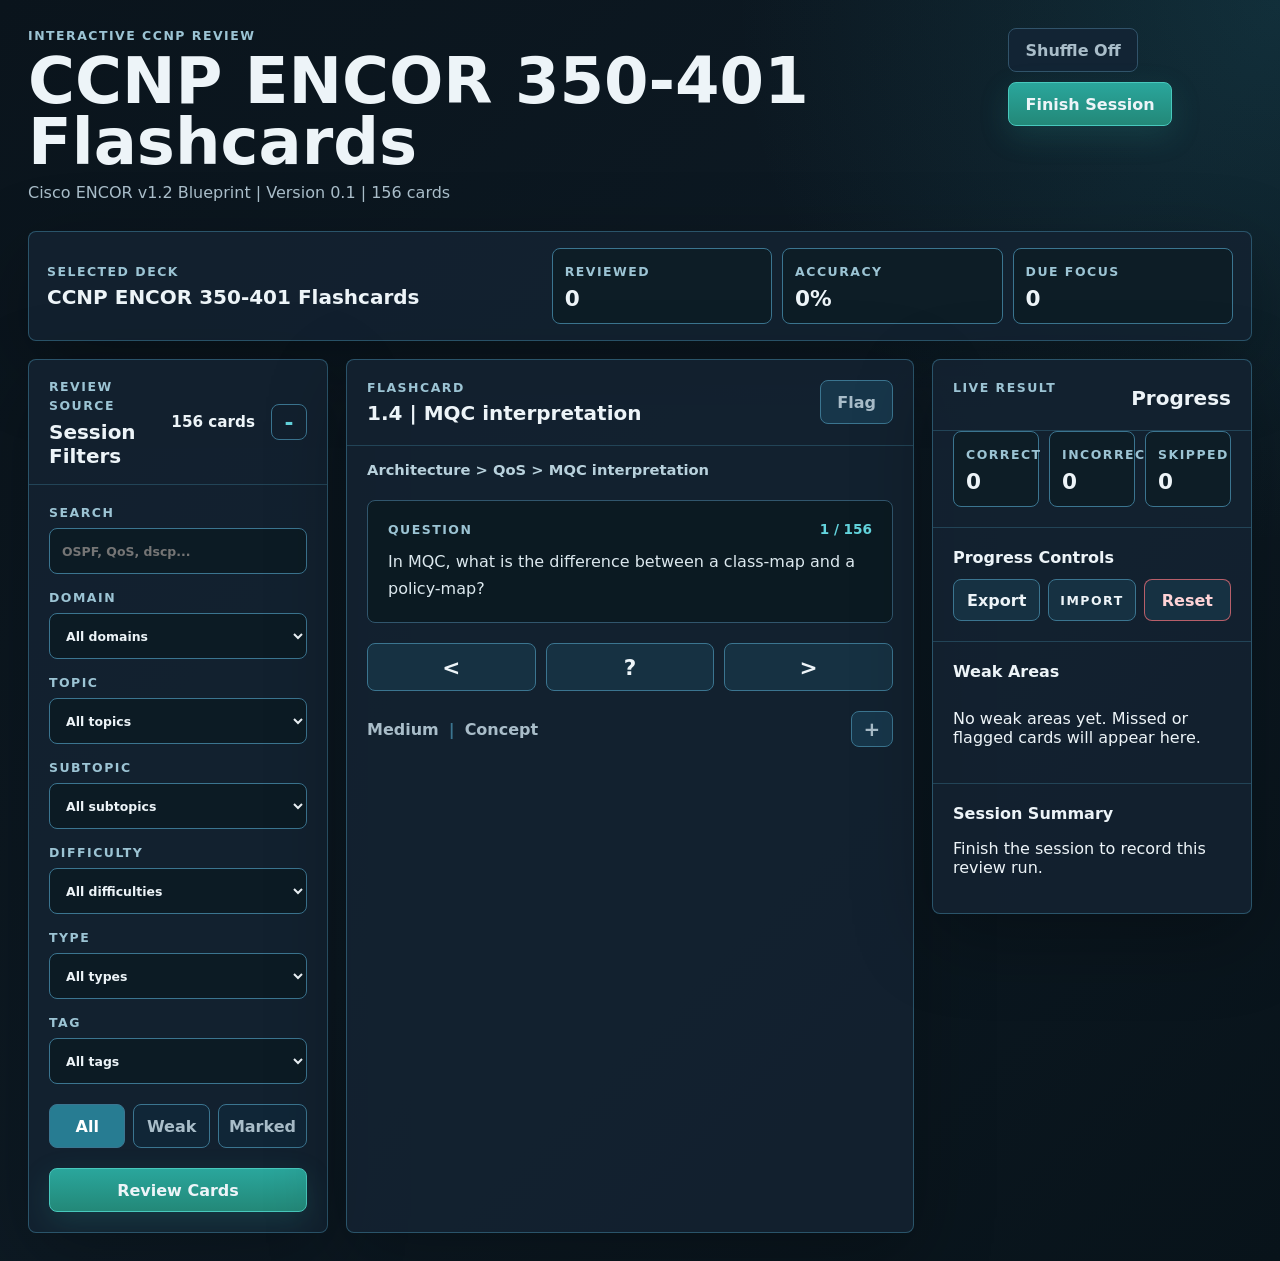
==== index.html @ a10186f3 "Initial flashcard viewer" ====
<!doctype html>
<html lang="en">
  <head>
    <meta charset="utf-8">
    <meta name="viewport" content="width=device-width, initial-scale=1">
    <title>CCNP Flashcards</title>
    <link rel="stylesheet" href="./styles.css">
  </head>
  <body>
    <div class="app-shell">
      <header class="topbar">
        <div>
          <p class="eyebrow">Interactive CCNP Review</p>
          <h1 id="deckTitle">CCNP Flashcards</h1>
          <p class="deck-meta" id="deckMeta">Loading deck...</p>
        </div>
        <div class="topbar-actions">
          <button class="chip-button" id="shuffleButton" type="button" aria-pressed="false">Shuffle Off</button>
          <button class="primary-button" id="finishButton" type="button">Finish Session</button>
        </div>
      </header>

      <main>
        <section class="overview-panel is-compact" aria-label="Session overview">
          <div class="selected-deck-line">
            <p class="panel-label">Selected Deck</p>
            <h2 id="selectedDeck">Loading</h2>
          </div>
          <div class="metric-grid overview-metrics">
            <article class="metric-card">
              <span>Reviewed</span>
              <strong id="reviewedMetric">0</strong>
            </article>
            <article class="metric-card">
              <span>Accuracy</span>
              <strong id="accuracyMetric">0%</strong>
            </article>
            <article class="metric-card">
              <span>Due Focus</span>
              <strong id="weakMetric">0</strong>
            </article>
          </div>
        </section>

        <div class="workspace-grid">
          <details class="panel filter-panel" id="filterPanel" open>
            <summary class="filter-summary">
              <span>
                <span class="panel-label">Review Source</span>
                <strong>Session Filters</strong>
              </span>
              <span class="filter-count" id="filterCount">0 cards</span>
            </summary>

            <label>
              Search
              <input id="searchInput" type="search" placeholder="OSPF, QoS, dscp...">
            </label>

            <label>
              Domain
              <select id="domainFilter"></select>
            </label>

            <label>
              Topic
              <select id="topicFilter"></select>
            </label>

            <label>
              Subtopic
              <select id="subtopicFilter"></select>
            </label>

            <label>
              Difficulty
              <select id="difficultyFilter"></select>
            </label>

            <label>
              Type
              <select id="typeFilter"></select>
            </label>

            <label>
              Tag
              <select id="tagFilter"></select>
            </label>

            <div class="segmented-control" role="group" aria-label="Session mode">
              <button type="button" class="mode-button is-active" data-mode="all">All</button>
              <button type="button" class="mode-button" data-mode="weak">Weak</button>
              <button type="button" class="mode-button" data-mode="marked">Marked</button>
            </div>

            <div class="filter-footer">
              <button class="primary-button" id="collapseFiltersButton" type="button">Review Cards</button>
            </div>
          </details>

          <section class="panel card-panel" aria-live="polite">
            <div class="panel-heading card-heading">
              <div>
                <p class="panel-label">Flashcard</p>
                <h2 id="cardTitle">Loading card</h2>
              </div>
              <div class="card-tools">
                <button class="icon-button" id="markButton" type="button" aria-pressed="false" title="Mark for review">Flag</button>
              </div>
            </div>

            <div class="card-breadcrumb" id="cardBreadcrumb"></div>

            <article class="flashcard">
              <div class="card-face" id="questionFace" role="button" tabindex="0" aria-label="Reveal answer">
                <div class="question-status-line">
                  <p class="face-label">Question</p>
                  <span id="cardPosition">0 / 0</span>
                </div>
                <div id="frontContent" class="block-stack"></div>
              </div>

              <div class="card-face answer-face is-hidden" id="answerFace" role="button" tabindex="0" aria-label="Go to next question">
                <p class="face-label">Answer</p>
                <div id="backContent" class="block-stack"></div>
              </div>
            </article>

            <div class="action-bar is-hidden" id="actionBar">
              <button class="score-button incorrect" id="incorrectButton" type="button" aria-label="Mark incorrect" title="Incorrect">
                <span class="button-icon icon-x" aria-hidden="true"></span>
                <span class="visually-hidden">Incorrect</span>
              </button>
              <button class="score-button skip" id="skipButton" type="button" aria-label="Skip card" title="Skip">
                <span class="button-icon icon-skip" aria-hidden="true"></span>
                <span class="visually-hidden">Skip</span>
              </button>
              <button class="score-button correct" id="correctButton" type="button" aria-label="Mark correct" title="Correct">
                <span class="button-icon icon-check" aria-hidden="true"></span>
                <span class="visually-hidden">Correct</span>
              </button>
            </div>

            <div class="nav-row">
              <button class="secondary-button nav-button" id="prevButton" type="button" aria-label="Previous card" title="Previous">&lt;</button>
              <button class="secondary-button nav-button" id="randomButton" type="button" aria-label="Random card" title="Random">?</button>
              <button class="secondary-button nav-button" id="nextButton" type="button" aria-label="Next card" title="Next">&gt;</button>
            </div>

            <div class="card-meta-compact">
              <span id="difficultyMeta">Medium</span>
              <span id="typeMeta">Concept</span>
              <button class="meta-toggle-button" id="toggleTagsButton" type="button" aria-expanded="false" title="Show card tags">+</button>
            </div>

            <div class="card-meta-row" id="cardMeta" hidden></div>
          </section>

          <aside class="panel result-panel">
            <div class="panel-heading">
              <p class="panel-label">Live Result</p>
              <h2>Progress</h2>
            </div>

            <div class="metric-grid compact">
              <article class="metric-card">
                <span>Correct</span>
                <strong id="correctMetric">0</strong>
              </article>
              <article class="metric-card">
                <span>Incorrect</span>
                <strong id="incorrectMetric">0</strong>
              </article>
              <article class="metric-card">
                <span>Skipped</span>
                <strong id="skippedMetric">0</strong>
              </article>
            </div>

            <section class="progress-controls">
              <h3>Progress Controls</h3>
              <div class="control-row">
                <button class="secondary-button" id="exportProgressButton" type="button">Export</button>
                <label class="secondary-button import-button">
                  Import
                  <input id="importProgressInput" type="file" accept="application/json,.json">
                </label>
                <button class="secondary-button danger-button" id="resetProgressButton" type="button">Reset</button>
              </div>
            </section>

            <section class="weak-box">
              <h3>Weak Areas</h3>
              <div id="weakList" class="weak-list"></div>
            </section>

            <section class="session-box" id="sessionBox">
              <h3>Session Summary</h3>
              <p>Finish the session to record this review run.</p>
            </section>
          </aside>
        </div>
      </main>
    </div>

    <template id="emptyStateTemplate">
      <div class="empty-state">
        <p>No cards match the current filters.</p>
        <button class="secondary-button" type="button" data-reset-filters>Reset Filters</button>
      </div>
    </template>

    <script src="./app.js"></script>
  </body>
</html>
---- styles.css ----
:root {
  color-scheme: dark;
  --bg: #0b151d;
  --bg-soft: #101e29;
  --panel: #142331;
  --panel-deep: #0d1a23;
  --line: #2a4b62;
  --line-strong: #3b7590;
  --text: #edf4f8;
  --muted: #a9bdc9;
  --faint: #7896a8;
  --teal: #63d4dd;
  --teal-strong: #278f9f;
  --green: #87c36a;
  --amber: #f2b766;
  --red: #f06f78;
  --shadow: 0 24px 80px rgba(0, 0, 0, 0.28);
}

* {
  box-sizing: border-box;
}

html {
  min-height: 100%;
}

body {
  min-height: 100%;
  margin: 0;
  background:
    radial-gradient(circle at top right, rgba(39, 143, 159, 0.18), transparent 34rem),
    linear-gradient(135deg, #0a141c 0%, #0d1a24 52%, #08131a 100%);
  color: var(--text);
  font-family: Inter, ui-sans-serif, system-ui, -apple-system, BlinkMacSystemFont, "Segoe UI", sans-serif;
  letter-spacing: 0;
}

button,
input,
select {
  font: inherit;
}

button {
  cursor: pointer;
}

.app-shell {
  width: min(100%, 1480px);
  margin: 0 auto;
  padding: 28px;
}

.topbar {
  display: flex;
  justify-content: space-between;
  gap: 20px;
  align-items: flex-start;
  margin-bottom: 26px;
}

.eyebrow,
.panel-label,
.face-label,
label,
.metric-card span {
  margin: 0;
  color: #9cc4d4;
  font-size: 0.78rem;
  font-weight: 800;
  letter-spacing: 0.12em;
  text-transform: uppercase;
}

.topbar h1 {
  margin: 8px 0 8px;
  font-size: clamp(2.25rem, 5vw, 4.1rem);
  line-height: 0.95;
}

.deck-meta,
#deckDescription {
  max-width: 760px;
  margin: 0;
  color: var(--muted);
  font-size: 1rem;
  line-height: 1.55;
}

.topbar-actions,
.nav-row,
.action-bar {
  display: flex;
  gap: 10px;
  align-items: center;
  flex-wrap: wrap;
}

.primary-button,
.secondary-button,
.chip-button,
.score-button,
.icon-button,
.mode-button {
  min-height: 44px;
  border: 1px solid var(--line-strong);
  border-radius: 8px;
  background: #163142;
  color: var(--text);
  font-weight: 800;
  padding: 0 16px;
  transition: border-color 160ms ease, background 160ms ease, transform 160ms ease;
}

.primary-button {
  background: linear-gradient(180deg, #2aa69c, #238878);
  border-color: #48c8bd;
  box-shadow: 0 10px 30px rgba(42, 166, 156, 0.18);
}

.chip-button {
  border-color: #31536a;
  background: #122434;
  color: var(--muted);
}

.secondary-button:hover,
.chip-button:hover,
.icon-button:hover,
.meta-toggle-button:hover,
.mode-button:hover,
.primary-button:hover,
.score-button:hover {
  transform: translateY(-1px);
  border-color: var(--teal);
}

.overview-panel,
.panel {
  border: 1px solid rgba(59, 117, 144, 0.62);
  background: rgba(20, 35, 49, 0.88);
  box-shadow: var(--shadow);
}

.overview-panel {
  display: grid;
  grid-template-columns: minmax(220px, 1fr) minmax(360px, 1.4fr);
  gap: 18px;
  align-items: center;
  margin-bottom: 18px;
  border-radius: 8px;
  padding: 16px 18px;
}

.overview-panel h2,
.panel-heading h2,
.card-heading h2 {
  margin: 6px 0 0;
  font-size: 1.25rem;
}

.selected-deck-line {
  min-width: 0;
}

.selected-deck-line h2 {
  overflow: hidden;
  text-overflow: ellipsis;
  white-space: nowrap;
}

.metric-grid {
  display: grid;
  grid-template-columns: repeat(3, minmax(0, 1fr));
  gap: 10px;
}

.overview-metrics {
  grid-template-columns: repeat(3, minmax(0, 1fr));
}

.metric-grid.compact {
  grid-template-columns: repeat(3, minmax(0, 1fr));
  padding: 0 20px 20px;
}

.metric-card {
  min-height: 66px;
  padding: 12px;
  border: 1px solid var(--line-strong);
  border-radius: 8px;
  background: #0d1d26;
}

.metric-card strong {
  display: block;
  margin-top: 6px;
  font-size: 1.35rem;
  white-space: nowrap;
}

.workspace-grid {
  display: grid;
  grid-template-columns: 300px minmax(0, 1fr) 320px;
  gap: 18px;
}

.panel {
  border-radius: 8px;
  overflow: hidden;
}

details.panel {
  display: block;
}

.filter-summary {
  display: flex;
  justify-content: space-between;
  gap: 16px;
  align-items: center;
  min-height: 74px;
  padding: 16px 20px;
  border-bottom: 1px solid rgba(59, 117, 144, 0.42);
  cursor: pointer;
  list-style: none;
}

.filter-summary::-webkit-details-marker {
  display: none;
}

.filter-summary strong {
  display: block;
  margin-top: 6px;
  font-size: 1.25rem;
}

.filter-summary::after {
  content: "+";
  display: grid;
  place-items: center;
  width: 34px;
  height: 34px;
  flex: 0 0 auto;
  border: 1px solid var(--line-strong);
  border-radius: 8px;
  color: var(--teal);
  font-size: 1.35rem;
  font-weight: 800;
}

.filter-panel[open] .filter-summary::after {
  content: "-";
}

.filter-count {
  margin-left: auto;
  color: var(--text);
  font-size: 0.95rem;
  font-weight: 800;
  white-space: nowrap;
}

.panel-heading {
  display: flex;
  justify-content: space-between;
  gap: 14px;
  align-items: flex-start;
  padding: 20px;
  border-bottom: 1px solid rgba(59, 117, 144, 0.42);
}

.filter-panel {
  align-self: start;
}

.filter-panel label {
  display: grid;
  gap: 8px;
  padding: 0 20px 16px;
}

.filter-panel label:first-of-type {
  padding-top: 20px;
}

input,
select {
  width: 100%;
  min-height: 46px;
  border: 1px solid var(--line-strong);
  border-radius: 8px;
  background: #0c1b24;
  color: var(--text);
  padding: 0 12px;
  outline: none;
}

input:focus,
select:focus {
  border-color: var(--teal);
  box-shadow: 0 0 0 3px rgba(99, 212, 221, 0.14);
}

.segmented-control {
  display: grid;
  grid-template-columns: repeat(3, 1fr);
  gap: 8px;
  padding: 4px 20px 20px;
}

.mode-button {
  padding: 0 10px;
  background: #102637;
  color: var(--muted);
}

.mode-button.is-active {
  background: #277c92;
  color: white;
}

.filter-footer {
  padding: 0 20px 20px;
}

.filter-footer .primary-button {
  width: 100%;
}

.card-panel {
  min-width: 0;
}

.icon-button,
.meta-toggle-button {
  min-width: 52px;
  background: #17364a;
  color: var(--muted);
}

.icon-button.is-active,
.meta-toggle-button[aria-expanded="true"] {
  border-color: var(--amber);
  color: var(--amber);
}

.card-meta-row {
  display: flex;
  gap: 8px;
  flex-wrap: wrap;
  padding: 0 20px 20px;
}

.card-tools {
  display: flex;
  gap: 8px;
  flex-wrap: wrap;
  justify-content: flex-end;
}

.card-breadcrumb {
  padding: 14px 20px 0;
  color: #b8d1dc;
  font-size: 0.92rem;
  font-weight: 800;
  line-height: 1.35;
}

.question-status-line {
  display: flex;
  justify-content: space-between;
  gap: 12px;
  align-items: center;
}

.question-status-line span {
  color: var(--teal);
  font-size: 0.85rem;
  font-weight: 900;
  white-space: nowrap;
}

.pill {
  display: inline-flex;
  align-items: center;
  min-height: 30px;
  border: 1px solid #31566d;
  border-radius: 999px;
  padding: 0 10px;
  color: var(--muted);
  background: #0e1e28;
  font-size: 0.82rem;
  font-weight: 800;
}

.flashcard {
  padding: 20px;
}

.card-face {
  border: 1px solid #31566d;
  border-radius: 8px;
  background: #0b1a22;
  padding: 20px;
  cursor: pointer;
  transition: border-color 160ms ease, background 160ms ease;
}

.card-face:focus-visible,
.card-face:hover {
  border-color: var(--teal);
  outline: none;
}

.answer-face {
  margin-top: 14px;
  border-color: rgba(135, 195, 106, 0.78);
}

.is-hidden {
  display: none !important;
}

[hidden] {
  display: none !important;
}

.block-stack {
  display: grid;
  gap: 14px;
  margin-top: 12px;
  color: #dce8ee;
  line-height: 1.65;
}

.block-stack p,
.block-stack h3,
.block-stack ol,
.block-stack ul {
  margin-top: 0;
  margin-bottom: 0;
}

.block-stack h3 {
  font-size: 1.1rem;
}

pre {
  max-width: 100%;
  overflow-x: auto;
  margin: 0;
  border: 1px solid #31566d;
  border-radius: 8px;
  background: #07131a;
  padding: 16px;
  color: #c5f6ff;
  line-height: 1.5;
}

code {
  font-family: "SFMono-Regular", Consolas, "Liberation Mono", monospace;
}

.table-wrap {
  max-width: 100%;
  overflow-x: auto;
  border: 1px solid #31566d;
  border-radius: 8px;
}

table {
  width: 100%;
  min-width: 520px;
  border-collapse: collapse;
}

th,
td {
  padding: 12px;
  border-bottom: 1px solid #244759;
  text-align: left;
}

th {
  color: #aee6ef;
  background: #102738;
}

tr:last-child td {
  border-bottom: 0;
}

.callout {
  border: 1px solid rgba(99, 212, 221, 0.65);
  border-left: 4px solid var(--teal);
  border-radius: 8px;
  background: rgba(99, 212, 221, 0.08);
  padding: 14px;
}

.action-bar {
  display: grid;
  grid-template-columns: repeat(3, 1fr);
  padding: 0 20px 18px;
}

.score-button,
.nav-button {
  display: grid;
  place-items: center;
  min-height: 48px;
}

.button-icon {
  position: relative;
  display: block;
  width: 24px;
  height: 24px;
}

.icon-x::before,
.icon-x::after {
  content: "";
  position: absolute;
  top: 11px;
  left: 3px;
  width: 18px;
  height: 3px;
  border-radius: 999px;
  background: currentColor;
}

.icon-x::before {
  transform: rotate(45deg);
}

.icon-x::after {
  transform: rotate(-45deg);
}

.icon-skip::before {
  content: "";
  position: absolute;
  top: 11px;
  left: 3px;
  width: 18px;
  height: 3px;
  border-radius: 999px;
  background: currentColor;
}

.icon-check::before {
  content: "";
  position: absolute;
  left: 5px;
  top: 2px;
  width: 10px;
  height: 18px;
  border-right: 3px solid currentColor;
  border-bottom: 3px solid currentColor;
  transform: rotate(42deg);
}

.visually-hidden {
  position: absolute;
  width: 1px;
  height: 1px;
  overflow: hidden;
  clip: rect(0 0 0 0);
  white-space: nowrap;
  clip-path: inset(50%);
}

.score-button.correct {
  border-color: rgba(135, 195, 106, 0.92);
  background: rgba(85, 132, 68, 0.35);
}

.score-button.incorrect {
  border-color: rgba(240, 111, 120, 0.86);
  background: rgba(144, 58, 66, 0.35);
}

.score-button.skip {
  border-color: rgba(242, 183, 102, 0.86);
  background: rgba(140, 100, 43, 0.28);
}

.nav-row {
  display: grid;
  grid-template-columns: repeat(3, 1fr);
  padding: 0 20px 20px;
}

.nav-button {
  font-size: 1.35rem;
}

.card-meta-compact {
  display: flex;
  align-items: center;
  gap: 10px;
  padding: 0 20px 12px;
  color: var(--muted);
  font-weight: 900;
}

.card-meta-compact span + span::before {
  content: "|";
  margin-right: 10px;
  color: var(--line-strong);
}

.meta-toggle-button {
  display: grid;
  place-items: center;
  width: 42px;
  min-width: 42px;
  min-height: 36px;
  margin-left: auto;
  padding: 0;
  border: 1px solid var(--line-strong);
  border-radius: 8px;
  font-size: 1.25rem;
}

.result-panel {
  align-self: start;
}

.progress-controls,
.weak-box,
.session-box {
  padding: 20px;
  border-top: 1px solid rgba(59, 117, 144, 0.42);
}

.progress-controls h3,
.weak-box h3,
.session-box h3 {
  margin: 0 0 12px;
  font-size: 1rem;
}

.weak-list {
  display: grid;
  gap: 10px;
}

.weak-card {
  display: grid;
  gap: 5px;
  border: 1px solid #31566d;
  border-radius: 8px;
  padding: 12px;
  background: #0d1d26;
  color: var(--muted);
  text-decoration: none;
}

.weak-card strong {
  color: var(--text);
}

.control-row {
  display: grid;
  grid-template-columns: repeat(3, minmax(0, 1fr));
  gap: 8px;
}

.control-row .secondary-button,
.import-button {
  display: grid;
  place-items: center;
  min-height: 42px;
  padding: 0 10px;
  text-align: center;
}

.import-button input {
  position: absolute;
  width: 1px;
  height: 1px;
  opacity: 0;
  pointer-events: none;
}

.danger-button {
  border-color: rgba(240, 111, 120, 0.74);
  color: #ffd3d6;
}

.empty-state {
  display: grid;
  justify-items: center;
  gap: 14px;
  padding: 44px 20px;
  text-align: center;
  color: var(--muted);
}

button:disabled {
  cursor: not-allowed;
  opacity: 0.45;
  transform: none;
}

@media (max-width: 1120px) {
  .overview-panel,
  .workspace-grid {
    grid-template-columns: 1fr;
  }

  .metric-grid.compact {
    grid-template-columns: repeat(3, minmax(0, 1fr));
  }
}

@media (max-width: 720px) {
  .app-shell {
    padding: 12px;
  }

  .topbar {
    display: grid;
    gap: 12px;
    margin-bottom: 12px;
  }

  .eyebrow,
  .deck-meta {
    display: none;
  }

  .topbar h1 {
    margin: 0;
    font-size: 1.55rem;
    line-height: 1.1;
  }

  .topbar-actions {
    display: grid;
    grid-template-columns: 1fr 1fr;
  }

  .overview-panel {
    gap: 12px;
    padding: 12px;
  }

  .selected-deck-line h2 {
    font-size: 1rem;
  }

  .overview-metrics {
    grid-template-columns: repeat(3, minmax(0, 1fr));
    gap: 6px;
  }

  .metric-card {
    min-height: 54px;
    padding: 8px 6px;
  }

  .metric-card span {
    font-size: 0.58rem;
    letter-spacing: 0.06em;
  }

  .metric-card strong {
    font-size: 0.95rem;
  }

  .filter-summary,
  .panel-heading {
    min-height: 58px;
    padding: 12px;
  }

  .filter-summary strong,
  .panel-heading h2 {
    font-size: 1rem;
  }

  .filter-count {
    font-size: 0.82rem;
  }

  .filter-panel label,
  .filter-panel label:first-of-type {
    padding: 0 12px 12px;
  }

  .filter-panel label:first-of-type {
    padding-top: 12px;
  }

  .segmented-control,
  .filter-footer {
    padding-left: 12px;
    padding-right: 12px;
  }

  .card-heading {
    align-items: center;
  }

  .card-tools .icon-button {
    min-width: 48px;
    padding: 0 10px;
  }

  .flashcard,
  .card-breadcrumb,
  .card-meta-row,
  .action-bar,
  .nav-row,
  .card-meta-compact {
    padding-left: 12px;
    padding-right: 12px;
  }

  .flashcard {
    padding-top: 12px;
  }

  .card-face {
    padding: 16px;
  }

  .block-stack {
    gap: 10px;
    font-size: 1.02rem;
  }

  .card-breadcrumb {
    padding-top: 12px;
    font-size: 0.84rem;
  }

  .card-meta-compact {
    padding-bottom: 10px;
    font-size: 0.9rem;
  }

  .action-bar,
  .nav-row {
    gap: 8px;
  }

  .progress-controls,
  .weak-box,
  .session-box {
    padding: 14px 12px;
  }
}
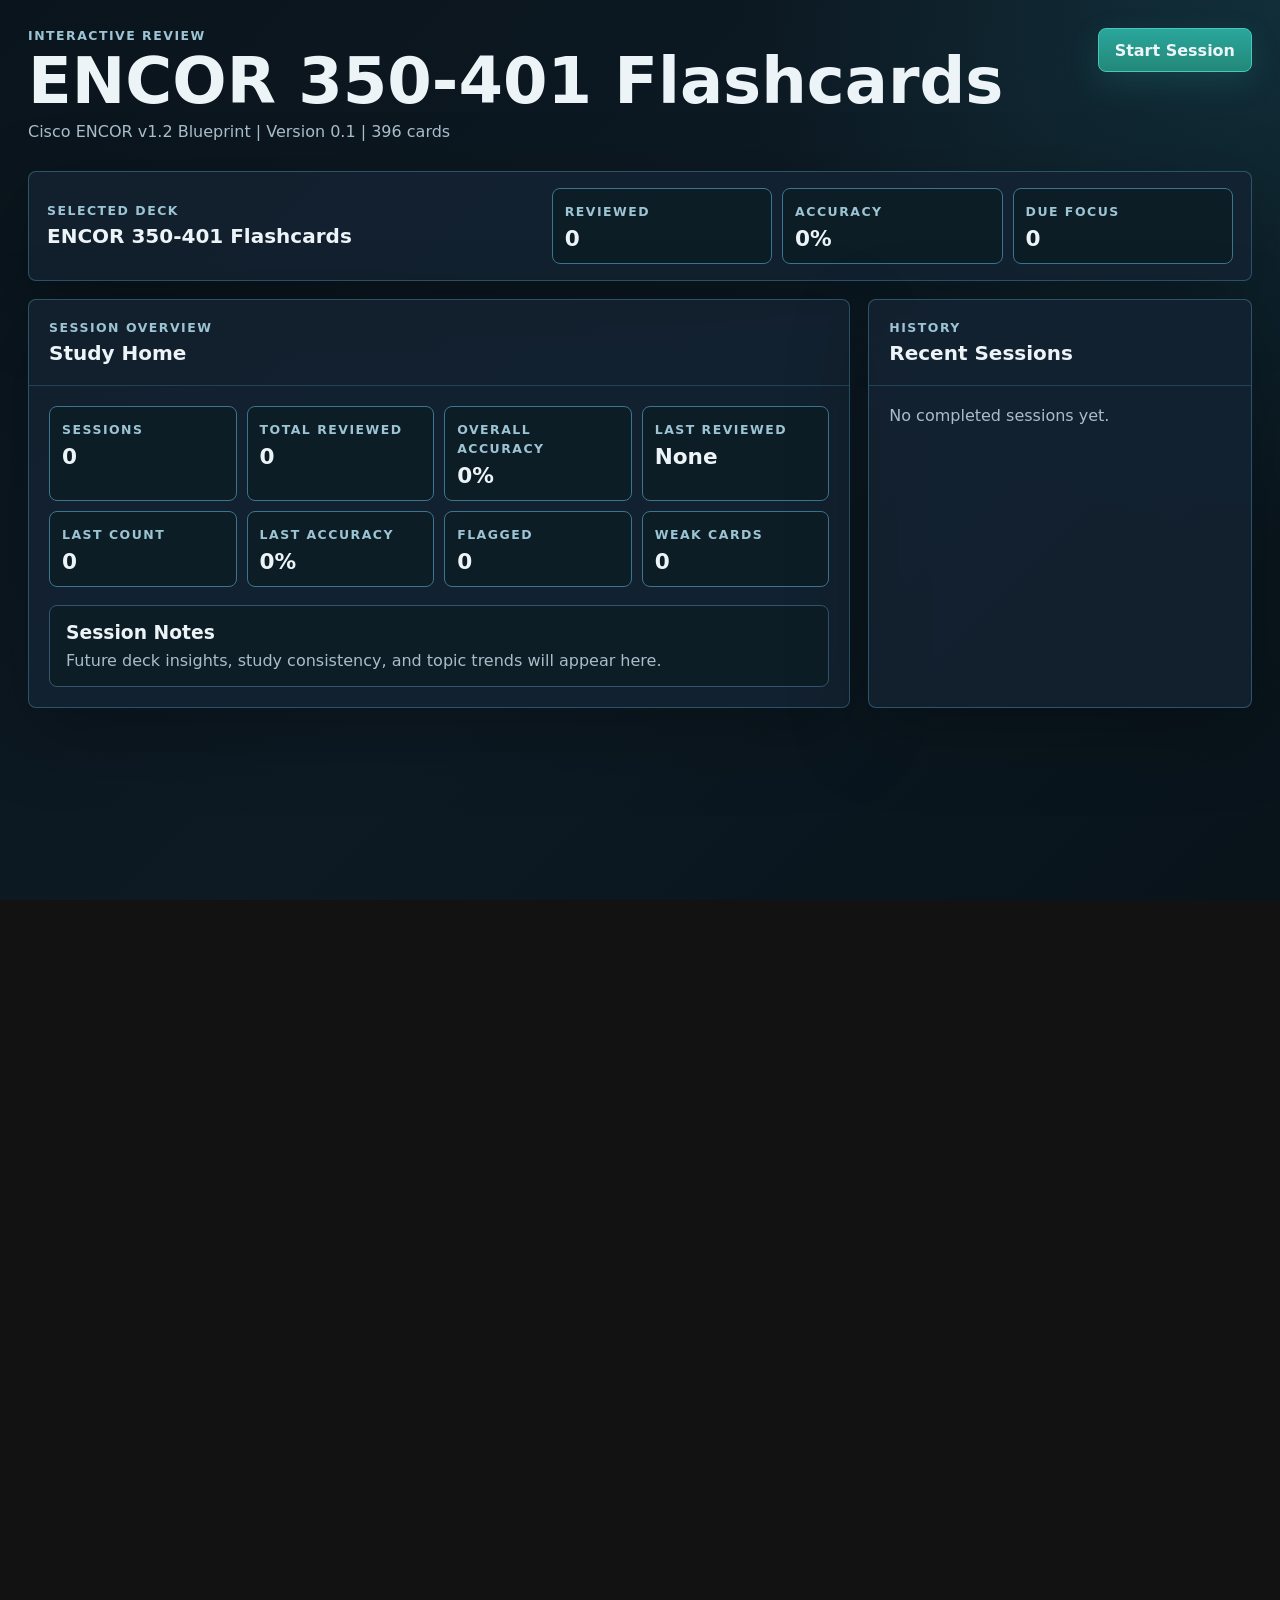
==== commit 65c7c8c9: "Restructure flashcard app with viewer and admin tool" ====
--- a/index.html
+++ b/index.html
@@ -3,213 +3,11 @@
   <head>
     <meta charset="utf-8">
     <meta name="viewport" content="width=device-width, initial-scale=1">
-    <title>CCNP Flashcards</title>
-    <link rel="stylesheet" href="./styles.css">
+    <meta http-equiv="refresh" content="0; url=./viewer/">
+    <title>Flashcards</title>
+    <link rel="canonical" href="./viewer/">
   </head>
   <body>
-    <div class="app-shell">
-      <header class="topbar">
-        <div>
-          <p class="eyebrow">Interactive CCNP Review</p>
-          <h1 id="deckTitle">CCNP Flashcards</h1>
-          <p class="deck-meta" id="deckMeta">Loading deck...</p>
-        </div>
-        <div class="topbar-actions">
-          <button class="chip-button" id="shuffleButton" type="button" aria-pressed="false">Shuffle Off</button>
-          <button class="primary-button" id="finishButton" type="button">Finish Session</button>
-        </div>
-      </header>
-
-      <main>
-        <section class="overview-panel is-compact" aria-label="Session overview">
-          <div class="selected-deck-line">
-            <p class="panel-label">Selected Deck</p>
-            <h2 id="selectedDeck">Loading</h2>
-          </div>
-          <div class="metric-grid overview-metrics">
-            <article class="metric-card">
-              <span>Reviewed</span>
-              <strong id="reviewedMetric">0</strong>
-            </article>
-            <article class="metric-card">
-              <span>Accuracy</span>
-              <strong id="accuracyMetric">0%</strong>
-            </article>
-            <article class="metric-card">
-              <span>Due Focus</span>
-              <strong id="weakMetric">0</strong>
-            </article>
-          </div>
-        </section>
-
-        <div class="workspace-grid">
-          <details class="panel filter-panel" id="filterPanel" open>
-            <summary class="filter-summary">
-              <span>
-                <span class="panel-label">Review Source</span>
-                <strong>Session Filters</strong>
-              </span>
-              <span class="filter-count" id="filterCount">0 cards</span>
-            </summary>
-
-            <label>
-              Search
-              <input id="searchInput" type="search" placeholder="OSPF, QoS, dscp...">
-            </label>
-
-            <label>
-              Domain
-              <select id="domainFilter"></select>
-            </label>
-
-            <label>
-              Topic
-              <select id="topicFilter"></select>
-            </label>
-
-            <label>
-              Subtopic
-              <select id="subtopicFilter"></select>
-            </label>
-
-            <label>
-              Difficulty
-              <select id="difficultyFilter"></select>
-            </label>
-
-            <label>
-              Type
-              <select id="typeFilter"></select>
-            </label>
-
-            <label>
-              Tag
-              <select id="tagFilter"></select>
-            </label>
-
-            <div class="segmented-control" role="group" aria-label="Session mode">
-              <button type="button" class="mode-button is-active" data-mode="all">All</button>
-              <button type="button" class="mode-button" data-mode="weak">Weak</button>
-              <button type="button" class="mode-button" data-mode="marked">Marked</button>
-            </div>
-
-            <div class="filter-footer">
-              <button class="primary-button" id="collapseFiltersButton" type="button">Review Cards</button>
-            </div>
-          </details>
-
-          <section class="panel card-panel" aria-live="polite">
-            <div class="panel-heading card-heading">
-              <div>
-                <p class="panel-label">Flashcard</p>
-                <h2 id="cardTitle">Loading card</h2>
-              </div>
-              <div class="card-tools">
-                <button class="icon-button" id="markButton" type="button" aria-pressed="false" title="Mark for review">Flag</button>
-              </div>
-            </div>
-
-            <div class="card-breadcrumb" id="cardBreadcrumb"></div>
-
-            <article class="flashcard">
-              <div class="card-face" id="questionFace" role="button" tabindex="0" aria-label="Reveal answer">
-                <div class="question-status-line">
-                  <p class="face-label">Question</p>
-                  <span id="cardPosition">0 / 0</span>
-                </div>
-                <div id="frontContent" class="block-stack"></div>
-              </div>
-
-              <div class="card-face answer-face is-hidden" id="answerFace" role="button" tabindex="0" aria-label="Go to next question">
-                <p class="face-label">Answer</p>
-                <div id="backContent" class="block-stack"></div>
-              </div>
-            </article>
-
-            <div class="action-bar is-hidden" id="actionBar">
-              <button class="score-button incorrect" id="incorrectButton" type="button" aria-label="Mark incorrect" title="Incorrect">
-                <span class="button-icon icon-x" aria-hidden="true"></span>
-                <span class="visually-hidden">Incorrect</span>
-              </button>
-              <button class="score-button skip" id="skipButton" type="button" aria-label="Skip card" title="Skip">
-                <span class="button-icon icon-skip" aria-hidden="true"></span>
-                <span class="visually-hidden">Skip</span>
-              </button>
-              <button class="score-button correct" id="correctButton" type="button" aria-label="Mark correct" title="Correct">
-                <span class="button-icon icon-check" aria-hidden="true"></span>
-                <span class="visually-hidden">Correct</span>
-              </button>
-            </div>
-
-            <div class="nav-row">
-              <button class="secondary-button nav-button" id="prevButton" type="button" aria-label="Previous card" title="Previous">&lt;</button>
-              <button class="secondary-button nav-button" id="randomButton" type="button" aria-label="Random card" title="Random">?</button>
-              <button class="secondary-button nav-button" id="nextButton" type="button" aria-label="Next card" title="Next">&gt;</button>
-            </div>
-
-            <div class="card-meta-compact">
-              <span id="difficultyMeta">Medium</span>
-              <span id="typeMeta">Concept</span>
-              <button class="meta-toggle-button" id="toggleTagsButton" type="button" aria-expanded="false" title="Show card tags">+</button>
-            </div>
-
-            <div class="card-meta-row" id="cardMeta" hidden></div>
-          </section>
-
-          <aside class="panel result-panel">
-            <div class="panel-heading">
-              <p class="panel-label">Live Result</p>
-              <h2>Progress</h2>
-            </div>
-
-            <div class="metric-grid compact">
-              <article class="metric-card">
-                <span>Correct</span>
-                <strong id="correctMetric">0</strong>
-              </article>
-              <article class="metric-card">
-                <span>Incorrect</span>
-                <strong id="incorrectMetric">0</strong>
-              </article>
-              <article class="metric-card">
-                <span>Skipped</span>
-                <strong id="skippedMetric">0</strong>
-              </article>
-            </div>
-
-            <section class="progress-controls">
-              <h3>Progress Controls</h3>
-              <div class="control-row">
-                <button class="secondary-button" id="exportProgressButton" type="button">Export</button>
-                <label class="secondary-button import-button">
-                  Import
-                  <input id="importProgressInput" type="file" accept="application/json,.json">
-                </label>
-                <button class="secondary-button danger-button" id="resetProgressButton" type="button">Reset</button>
-              </div>
-            </section>
-
-            <section class="weak-box">
-              <h3>Weak Areas</h3>
-              <div id="weakList" class="weak-list"></div>
-            </section>
-
-            <section class="session-box" id="sessionBox">
-              <h3>Session Summary</h3>
-              <p>Finish the session to record this review run.</p>
-            </section>
-          </aside>
-        </div>
-      </main>
-    </div>
-
-    <template id="emptyStateTemplate">
-      <div class="empty-state">
-        <p>No cards match the current filters.</p>
-        <button class="secondary-button" type="button" data-reset-filters>Reset Filters</button>
-      </div>
-    </template>
-
-    <script src="./app.js"></script>
+    <p><a href="./viewer/">Open the flashcard viewer</a></p>
   </body>
 </html>
